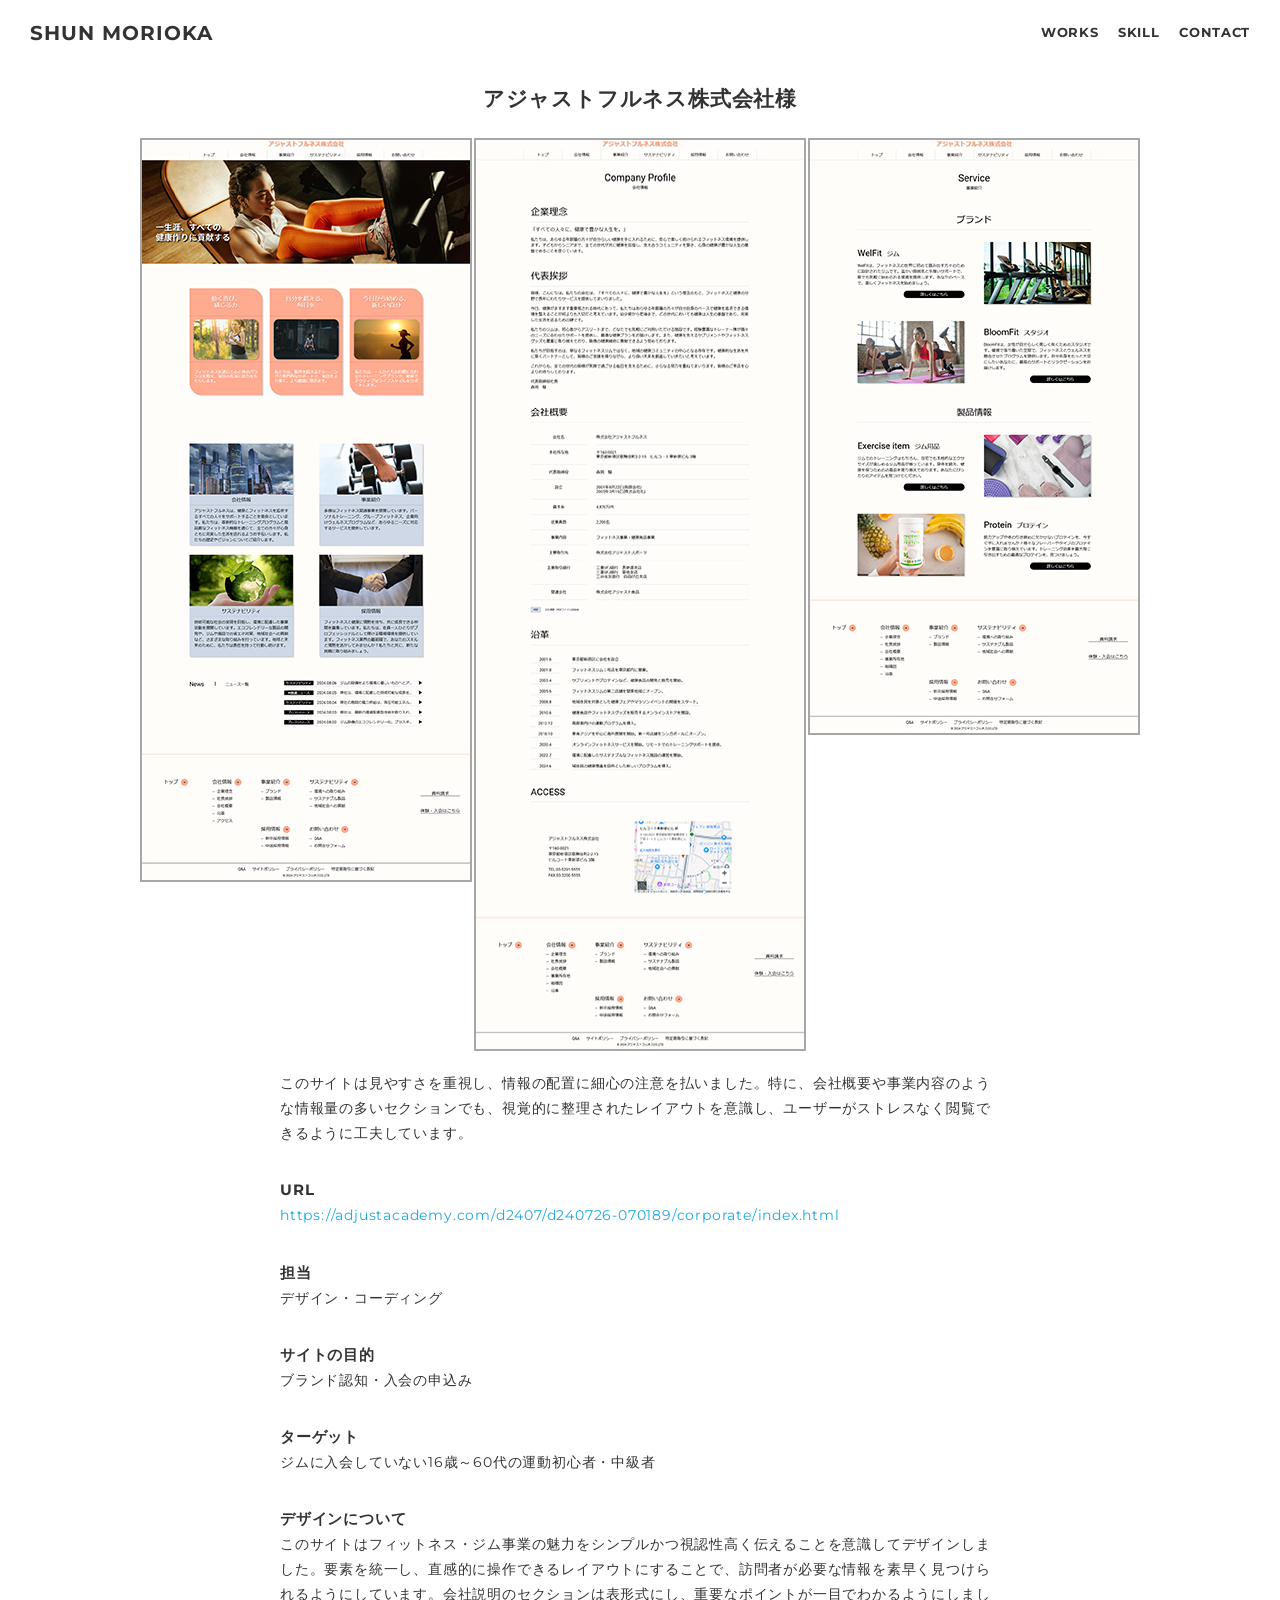
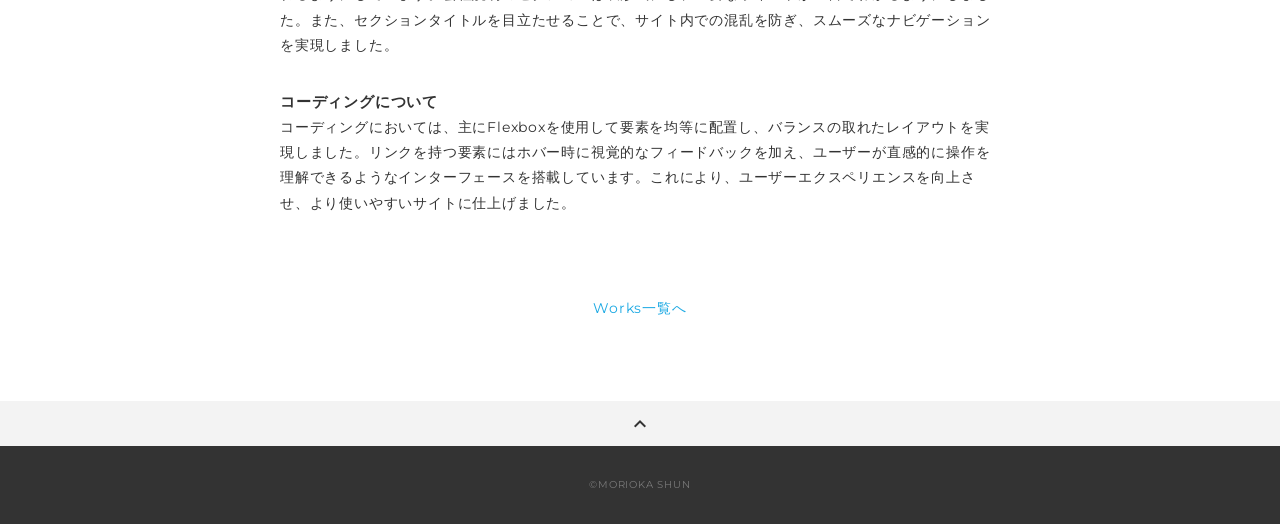
==== works_01.html @ 39e5ab75 "first commit" ====
<!DOCTYPE html>
<html>

<head>
  <meta charset="utf-8">
  <meta name="viewport" content="width=device-width,initial-scale=1.0,user-scalable=no">
  <meta property="og:type" content="website">
  <meta property="og:title" content="WebデザイナーMORIOKA SHUN ポートフォリオ">
  <meta property="og:url" content="URLが入る">
  <meta property="og:description" content="MORIOKA SHUNのポートフォリオサイトです。">
  <meta property="og:image" content="img/ogp.png">
  <meta name="description" content="MORIOKA SHUNのポートフォリオサイトです" />
  <title>MORIOKA SHUN ポートフォリオ</title>
  <link rel="preconnect" href="https://fonts.gstatic.com">
  <link rel="preconnect" href="https://fonts.gstatic.com">
  <link href="https://fonts.googleapis.com/css2?family=Montserrat:wght@400;700&display=swap" rel="stylesheet">
  <link href="https://fonts.googleapis.com/css?family=Material+Icons+Outlined" rel="stylesheet">
  <link href="css/ress.css" media="all" rel="stylesheet" type="text/css" />
  <link href="css/style.css" media="all" rel="stylesheet" type="text/css" />
  <link rel="icon" href="img/favicon.ico" />
  <link rel="canonical" href="URLが入る" />
</head>

<body>
  <div class="wrapper">

    <!-- header -->
    <header class="header ">
      <div class="header-inner">
        <h1 class="header-logo">
          <a href=".">SHUN MORIOKA</a>
        </h1>
        <nav class="header-nav">
          <ul class="header-nav-list">
            <li class="header-nav-item"><a href="./#works">WORKS</a></li>
            <li class="header-nav-item"><a href="./#skill">SKILL</a></li>
            <li class="header-nav-item"><a href="./#contact">CONTACT</a></li>
          </ul>
        </nav>
      </div>
    </header>
    <!-- /header -->

    <main class="content">

      <article class="article">
        <div class="article-inner">
          <h2 class="article-title">アジャストフルネス株式会社様</h2>
          <p class="article-img">
            <img src="./img/article-img_01.jpg" width="1000" height="913" alt="">
          </p>
          <div class="article-body">
            <p>
              このサイトは見やすさを重視し、情報の配置に細心の注意を払いました。特に、会社概要や事業内容のような情報量の多いセクションでも、視覚的に整理されたレイアウトを意識し、ユーザーがストレスなく閲覧できるように工夫しています。
            <h3 class="article-info-title">URL</h3>
            <p><a href="https://adjustacademy.com/d2407/d240726-070189/corporate/index.html" target="_blank"
                rel="noopener">https://adjustacademy.com/d2407/d240726-070189/corporate/index.html</a></p>
            <h3 class="article-info-title">担当</h3>
            <p>デザイン・コーディング</p>
            <h3 class="article-info-title">サイトの目的</h3>
            <p>ブランド認知・入会の申込み</p>
            <h3 class="article-info-title">ターゲット</h3>
            <p>ジムに入会していない16歳～60代の運動初心者・中級者</p>
            <h3 class="article-info-title">デザインについて</h3>
            <p>
              このサイトはフィットネス・ジム事業の魅力をシンプルかつ視認性高く伝えることを意識してデザインしました。要素を統一し、直感的に操作できるレイアウトにすることで、訪問者が必要な情報を素早く見つけられるようにしています。会社説明のセクションは表形式にし、重要なポイントが一目でわかるようにしました。また、セクションタイトルを目立たせることで、サイト内での混乱を防ぎ、スムーズなナビゲーションを実現しました。
            </p>
            <h3 class="article-info-title">コーディングについて</h3>
            <p>
              コーディングにおいては、主にFlexboxを使用して要素を均等に配置し、バランスの取れたレイアウトを実現しました。リンクを持つ要素にはホバー時に視覚的なフィードバックを加え、ユーザーが直感的に操作を理解できるようなインターフェースを搭載しています。これにより、ユーザーエクスペリエンスを向上させ、より使いやすいサイトに仕上げました。
            </p>
            </p>
          </div>
          <div class="home-link">
            <a href="./#works">Works一覧へ</a>
          </div>
        </div>
      </article>

      <div class="page-top" id="js-page-top">
        <span class="material-icons-outlined">expand_less</span>
      </div>
    </main>

    <!-- footer -->
    <footer class="footer">
      <div class="copyright">&copy;MORIOKA SHUN</div>
    </footer>
    <!-- /footer -->

  </div>
  <script src="https://ajax.googleapis.com/ajax/libs/jquery/3.5.1/jquery.min.js"></script>
  <script type="text/javascript" src="js/script.js"></script>
</body>

</html>
---- css/ress.css ----
/*!
 * ress.css • v3.0.1
 * MIT License
 * github.com/filipelinhares/ress
 */

/* # =================================================================
   # Global selectors
   # ================================================================= */

html {
  box-sizing: border-box;
  word-break: normal;
  -moz-tab-size: 4;
  tab-size: 4;

  -webkit-text-size-adjust: 100%; /* Prevent adjustments of font size after orientation changes in iOS */
}

*,
::before,
::after {
  box-sizing: inherit;
  background-repeat: no-repeat; /* Set `background-repeat: no-repeat` to all elements and pseudo elements */
}

::before,
::after {
  vertical-align: inherit;
  text-decoration: inherit; /* Inherit text-decoration and vertical align to ::before and ::after pseudo elements */
}

* {
  margin: 0;
  padding: 0; /* Reset `padding` and `margin` of all elements */
}

/* # =================================================================
   # General elements
   # ================================================================= */

hr {
  overflow: visible; /* Show the overflow in Edge and IE */
  height: 0; /* Add the correct box sizing in Firefox */
}

details,
main {
  display: block; /* Render the `main` element consistently in IE. */
}

summary {
  display: list-item; /* Add the correct display in all browsers */
}

small {
  font-size: 80%; /* Set font-size to 80% in `small` elements */
}

[hidden] {
  display: none; /* Add the correct display in IE */
}

abbr[title] {
  /* Add the correct text decoration in Chrome, Edge, IE, Opera, and Safari */
  text-decoration: underline;
  text-decoration: underline dotted;
  border-bottom: none; /* Remove the bottom border in Chrome 57 */
}

a {
  background-color: transparent; /* Remove the gray background on active links in IE 10 */
}

a:active,
a:hover {
  outline-width: 0; /* Remove the outline when hovering in all browsers */
}

code,
kbd,
pre,
samp {
  font-family: monospace, monospace; /* Specify the font family of code elements */
}

pre {
  font-size: 1em; /* Correct the odd `em` font sizing in all browsers */
}

b,
strong {
  font-weight: bolder; /* Add the correct font weight in Chrome, Edge, and Safari */
}

/* https://gist.github.com/unruthless/413930 */
sub,
sup {
  position: relative;
  font-size: 75%;
  line-height: 0;
  vertical-align: baseline;
}

sub {
  bottom: -.25em;
}

sup {
  top: -.5em;
}

/* # =================================================================
   # Forms
   # ================================================================= */

input {
  border-radius: 0;
}

/* Replace pointer cursor in disabled elements */
[disabled] {
  cursor: default;
}

[type="number"]::-webkit-inner-spin-button,
[type="number"]::-webkit-outer-spin-button {
  height: auto; /* Correct the cursor style of increment and decrement buttons in Chrome */
}

[type="search"] {
  outline-offset: -2px; /* Correct the outline style in Safari */

  -webkit-appearance: textfield; /* Correct the odd appearance in Chrome and Safari */
}

[type="search"]::-webkit-search-decoration {
  -webkit-appearance: none; /* Remove the inner padding in Chrome and Safari on macOS */
}

textarea {
  overflow: auto; /* Internet Explorer 11+ */
  resize: vertical; /* Specify textarea resizability */
}

button,
input,
optgroup,
select,
textarea {
  font: inherit; /* Specify font inheritance of form elements */
}

optgroup {
  font-weight: bold; /* Restore the font weight unset by the previous rule */
}

button {
  overflow: visible; /* Address `overflow` set to `hidden` in IE 8/9/10/11 */
}

button,
select {
  text-transform: none; /* Firefox 40+, Internet Explorer 11- */
}

/* Apply cursor pointer to button elements */
button,
[type="button"],
[type="reset"],
[type="submit"],
[role="button"] {
  cursor: pointer;
  color: inherit;
}

/* Remove inner padding and border in Firefox 4+ */
button::-moz-focus-inner,
[type="button"]::-moz-focus-inner,
[type="reset"]::-moz-focus-inner,
[type="submit"]::-moz-focus-inner {
  padding: 0;
  border-style: none;
}

/* Replace focus style removed in the border reset above */
button:-moz-focusring,
[type="button"]::-moz-focus-inner,
[type="reset"]::-moz-focus-inner,
[type="submit"]::-moz-focus-inner {
  outline: 1px dotted ButtonText;
}

button,
html [type="button"],
/* Prevent a WebKit bug where (2) destroys native `audio` and `video`controls in Android 4 */
[type="reset"],
[type="submit"] {
  -webkit-appearance: button; /* Correct the inability to style clickable types in iOS */
}

/* Remove the default button styling in all browsers */
button,
input,
select,
textarea {
  border-style: none;
  background-color: transparent;
}

/* Style select like a standard input */
select {
  -webkit-appearance: none; /* Chrome 41+ */
  -moz-appearance: none; /* Firefox 36+ */
}

select::-ms-expand {
  display: none; /* Internet Explorer 11+ */
}

select::-ms-value {
  color: currentColor; /* Internet Explorer 11+ */
}

legend {
  display: table; /* Correct the text wrapping in Edge and IE */
  max-width: 100%; /* Correct the text wrapping in Edge and IE */
  max-width: 100%; /* Correct the text wrapping in Edge 18- and IE */
  white-space: normal; /* Correct the text wrapping in Edge and IE */
  color: inherit; /* Correct the color inheritance from `fieldset` elements in IE */
  border: 0; /* Correct `color` not being inherited in IE 8/9/10/11 */
}

::-webkit-file-upload-button {
  font: inherit; /* Change font properties to `inherit` in Chrome and Safari */
  color: inherit;
  /* Correct the inability to style clickable types in iOS and Safari */

  -webkit-appearance: button;
}

/* # =================================================================
   # Specify media element style
   # ================================================================= */

img {
  border-style: none; /* Remove border when inside `a` element in IE 8/9/10 */
}

/* Add the correct vertical alignment in Chrome, Firefox, and Opera */
progress {
  vertical-align: baseline;
}

/* # =================================================================
   # Accessibility
   # ================================================================= */

/* Hide content from screens but not screenreaders */
@media screen {
  [hidden~="screen"] {
    display: inherit;
  }
  [hidden~="screen"]:not(:active):not(:focus):not(:target) {
    position: absolute !important;
    clip: rect(0 0 0 0) !important;
  }
}

/* Specify the progress cursor of updating elements */
[aria-busy="true"] {
  cursor: progress;
}

/* Specify the pointer cursor of trigger elements */
[aria-controls] {
  cursor: pointer;
}

/* Specify the unstyled cursor of disabled, not-editable, or otherwise inoperable elements */
[aria-disabled] {
  cursor: default;
}
---- css/style.css ----
body {
  font-family: "Montserrat","Helvetica Neue",Arial,"Hiragino Kaku Gothic ProN","Hiragino Sans",Meiryo,sans-serif;
  font-size: 14px;
  line-height: 1.8;
  letter-spacing: .8px;
  color: #333;
}

a {
  transition: opacity .3s;
  text-decoration: none;
  color: #1ca9e3;
}

img {
  max-width: 100%;
  height: auto;
  vertical-align: bottom;
  border-style: none;
}

ul,
li {
  list-style: none;
}

.pc-only {
  display: block;
}

.sp-only {
  display: none;
}

/*--------------------------------
 レイアウト
---------------------------------*/
.section {
  padding: 80px 0;
}

.inner {
  max-width: 1340px;
  margin: 0 auto;
  padding: 0 40px;
}

/*--------------------------------
 見出し
---------------------------------*/
.title {
  font-size: 34px;
  font-weight: normal;
  font-weight: bold;
  line-height: 1;
  margin-bottom: 40px;
  letter-spacing: .05em;
  color: #333;
}

.lead {
  margin-bottom: 30px;
}

/*--------------------------------
ヘッダー
---------------------------------*/
.header {
  position: fixed;
  top: 0;
  z-index: 1;
  width: 100%;
}

.header-inner {
  display: flex;
  align-items: center;
  justify-content: space-between;
  padding: 20px 30px;
}

.header-logo {
  font-size: 20px;
  font-weight: bold;
  line-height: 1.2;
  margin-right: 20px;
  letter-spacing: .05em;
}

.header-logo a {
  color: #333;
}

.header-nav-list {
  display: flex;
  justify-content: space-between;
}

.header-nav-item:not(:last-child) {
  margin-right: 20px;
}

.header-nav-item a {
  font-size: 13px;
  font-weight: bold;
  padding: 5px 0;
  letter-spacing: .05em;
  color: #333;
}

.header-nav-item a:hover {
  opacity: .8;
}

/*--------------------------------
 スプリットスクリーン
---------------------------------*/
.split {
  display: flex;
  align-items: center;
  flex-wrap: wrap;
  justify-content: space-between;
}

.split-body {
  width: 50%;
  padding-right: 3%;
  padding-left: 10%;
}

.split-img {
  width: 50%;
  height: 95vh;
  background-image: url(../img/mv.jpg);
  background-repeat: no-repeat;
  background-position: center center;
  background-size: cover;
}

.split-title {
  font-size: 42px;
  font-weight: bold;
  line-height: 1.2;
  margin-bottom: 20px;
  letter-spacing: .05em;
}

/*--------------------------------
 Works
---------------------------------*/
.works-list {
  display: flex;
  flex-wrap: wrap;
  margin-bottom: -40px;
}

.works-item {
  width: 31.74603%;
  margin-right: 1.58730%;
  margin-bottom: 40px;
  color: #333;
}

.works-item:hover {
  opacity: .9;
}

.works-item:nth-of-type(3n) {
  margin-right: 0;
}

.works-img img {
  border: 1px solid #e6e6e6;
}

.works-name {
  font-size: 12px;
  font-weight: bold;
  margin-top: 8px;
}

.works-info {
  font-size: 10px;
}

/*--------------------------------
 Skill
---------------------------------*/
.skill-list {
  display: flex;
  flex-wrap: wrap;
  justify-content: space-between;
  margin-bottom: -50px;
}

.skill-item {
  display: flex;
  align-items: flex-start;
  justify-content: space-between;
  width: 48%;
  margin-bottom: 50px;
}

.skill-img {
  width: 60px;
  height: auto;
  margin-right: 20px;
}

.skill-body {
  flex: 1;
}

.skill-name {
  margin-bottom: 3px;
}

/*--------------------------------
 Contact
---------------------------------*/
.contact-item:not(:last-child) {
  margin-right: 10px;
}

.contact-text {
  margin-top: 10px;
}
/*--------------------------------
 ページトップ
---------------------------------*/
.page-top {
  font-weight: bold;
  padding: 10px;
  cursor: pointer;
  text-align: center;
  background-color: #f3f3f3;
}

.page-top .material-icons-outlined {
  vertical-align: bottom;
}

/*--------------------------------
 フッター
---------------------------------*/
.footer {
  padding: 30px;
  background-color: #333;
}

.copyright {
  font-size: 10px;
  text-align: center;
  color: #797979;
}
/*--------------------------------
 下層：Worksページ
---------------------------------*/
.article {
  padding: 80px 0;
}

.article-inner {
  max-width: 1040px;
  margin: 0 auto;
  padding: 0 20px;
}

.article-title {
  margin-bottom: 20px;
  text-align: center;
}

.article-img {
  margin-bottom: 20px;
}

.article-body {
  max-width: 720px;
  margin: 0 auto;
  margin-bottom: 80px;
}

.article-info-title {
  font-size: 15px;
}

.article-body img {
  margin-bottom: 30px;
}

.article-body p {
  margin-bottom: 30px;
}

.home-link {
  text-align: center;
}

/*media Queries 767
----------------------------------------------------*/
@media screen and (max-width: 767px) {
  body {
    font-size: 13px;
    line-height: 1.7;
  }

  .pc-only {
    display: none;
  }

  .sp-only {
    display: block;
  }

  /* 見出し */
  .title {
    font-size: 26px;
    margin-bottom: 20px;
  }

  /* レイアウト */
  .section {
    padding: 60px 0;
  }

  .inner {
    padding: 0 20px;
  }

  /* ヘッダー */
  .header-inner {
    padding: 20px;
  }

  .header-logo {
    font-size: 16px;
  }

  .header-nav-item:not(:last-child) {
    margin-right: 10px;
  }

  .header-nav-item a {
    font-size: 11px;
  }

  /* スプリットスクリーン */
  .split {
    flex-direction: column-reverse;
  }

  .split-body {
    width: 100%;
    padding-right: 3%;
    padding-left: 8%;
  }

  .split-img {
    width: 100%;
    height: 67vh;
    margin-bottom: 20px;
    background-image: url(../img/sp_mv.jpg);
  }

  .split-title {
    font-size: 32px;
  }

  /* Works */
  .works-name {
    font-size: 10px;
  }

  .works-list {
    justify-content: space-between;
  }

  .works-item {
    flex: 0 0 48%;
    margin-right: 0;
    margin-bottom: 30px;
  }

  /* Skill */
  .skill-list {
    display: block;
    margin-bottom: 0;
  }

  .skill-item {
    width: 100%;
    margin-bottom: 35px;
  }

  .skill-item:last-child {
    margin-bottom: 0;
  }

  /* フッター */
  .footer {
    padding: 20px;
  }
}
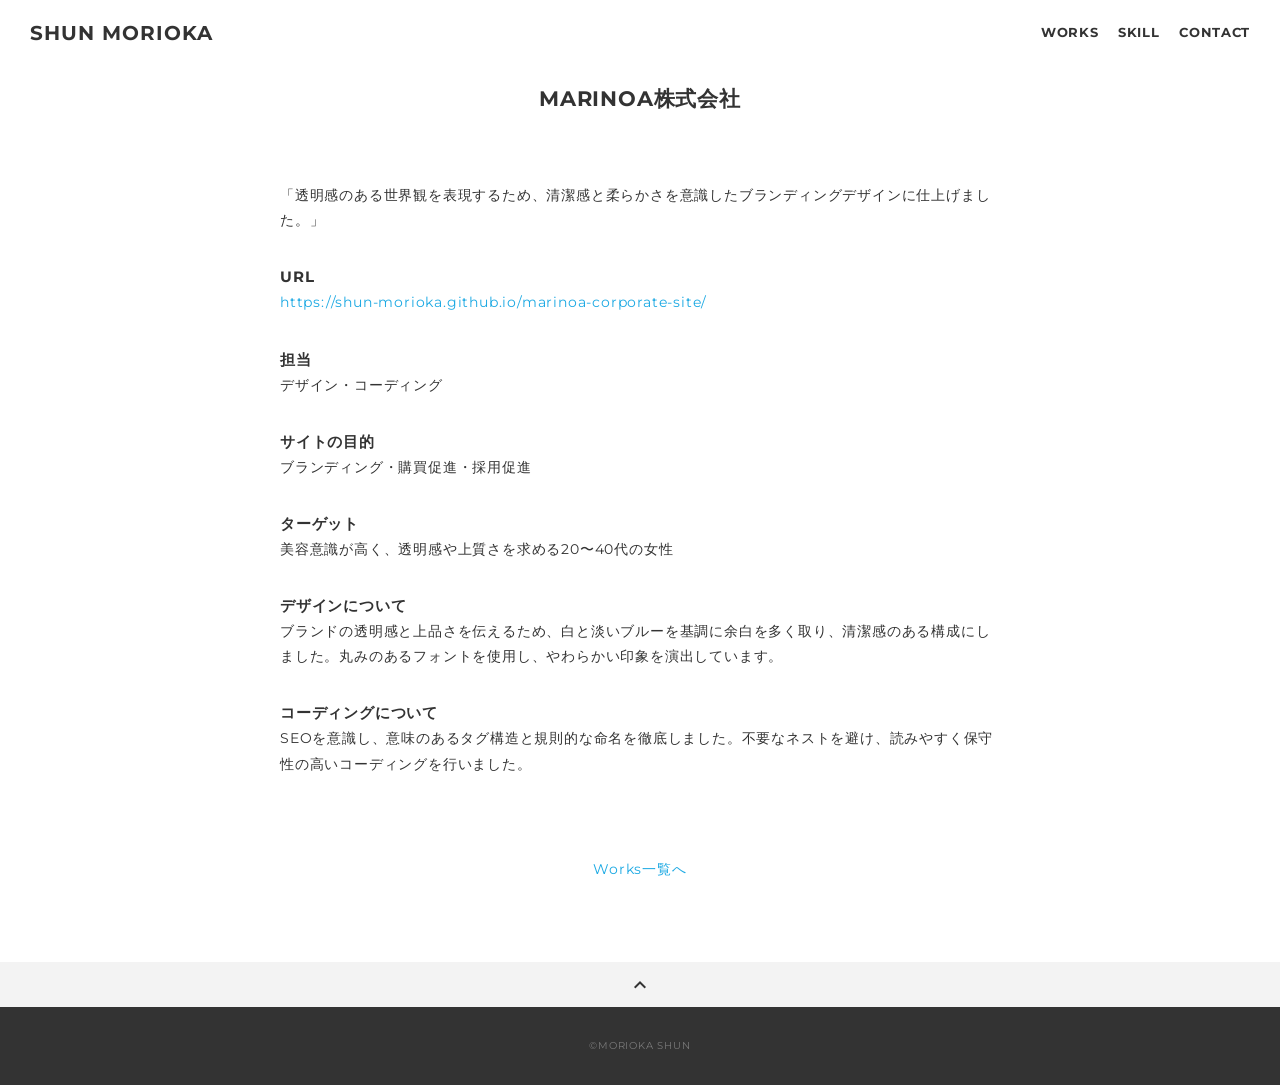
==== commit cbc146d9: "サイト内微修正" ====
--- a/works_01.html
+++ b/works_01.html
@@ -45,30 +45,29 @@
 
       <article class="article">
         <div class="article-inner">
-          <h2 class="article-title">アジャストフルネス株式会社様</h2>
+          <h2 class="article-title">MARINOA株式会社</h2>
           <p class="article-img">
-            <img src="./img/article-img_01.jpg" width="1000" height="913" alt="">
+            <img src="./img/Frame 1.png" alt="">
           </p>
           <div class="article-body">
             <p>
-              このサイトは見やすさを重視し、情報の配置に細心の注意を払いました。特に、会社概要や事業内容のような情報量の多いセクションでも、視覚的に整理されたレイアウトを意識し、ユーザーがストレスなく閲覧できるように工夫しています。
+              「透明感のある世界観を表現するため、清潔感と柔らかさを意識したブランディングデザインに仕上げました。」
+            </p>
             <h3 class="article-info-title">URL</h3>
-            <p><a href="https://adjustacademy.com/d2407/d240726-070189/corporate/index.html" target="_blank"
-                rel="noopener">https://adjustacademy.com/d2407/d240726-070189/corporate/index.html</a></p>
+            <p><a href="https://shun-morioka.github.io/marinoa-corporate-site/" target="_blank" rel="noopener">https://shun-morioka.github.io/marinoa-corporate-site/</a></p>
             <h3 class="article-info-title">担当</h3>
             <p>デザイン・コーディング</p>
             <h3 class="article-info-title">サイトの目的</h3>
-            <p>ブランド認知・入会の申込み</p>
+            <p>ブランディング・購買促進・採用促進</p>
             <h3 class="article-info-title">ターゲット</h3>
-            <p>ジムに入会していない16歳～60代の運動初心者・中級者</p>
+            <p>美容意識が高く、透明感や上質さを求める20〜40代の女性</p>
             <h3 class="article-info-title">デザインについて</h3>
             <p>
-              このサイトはフィットネス・ジム事業の魅力をシンプルかつ視認性高く伝えることを意識してデザインしました。要素を統一し、直感的に操作できるレイアウトにすることで、訪問者が必要な情報を素早く見つけられるようにしています。会社説明のセクションは表形式にし、重要なポイントが一目でわかるようにしました。また、セクションタイトルを目立たせることで、サイト内での混乱を防ぎ、スムーズなナビゲーションを実現しました。
+              ブランドの透明感と上品さを伝えるため、白と淡いブルーを基調に余白を多く取り、清潔感のある構成にしました。丸みのあるフォントを使用し、やわらかい印象を演出しています。
             </p>
             <h3 class="article-info-title">コーディングについて</h3>
             <p>
-              コーディングにおいては、主にFlexboxを使用して要素を均等に配置し、バランスの取れたレイアウトを実現しました。リンクを持つ要素にはホバー時に視覚的なフィードバックを加え、ユーザーが直感的に操作を理解できるようなインターフェースを搭載しています。これにより、ユーザーエクスペリエンスを向上させ、より使いやすいサイトに仕上げました。
-            </p>
+              SEOを意識し、意味のあるタグ構造と規則的な命名を徹底しました。不要なネストを避け、読みやすく保守性の高いコーディングを行いました。
             </p>
           </div>
           <div class="home-link">
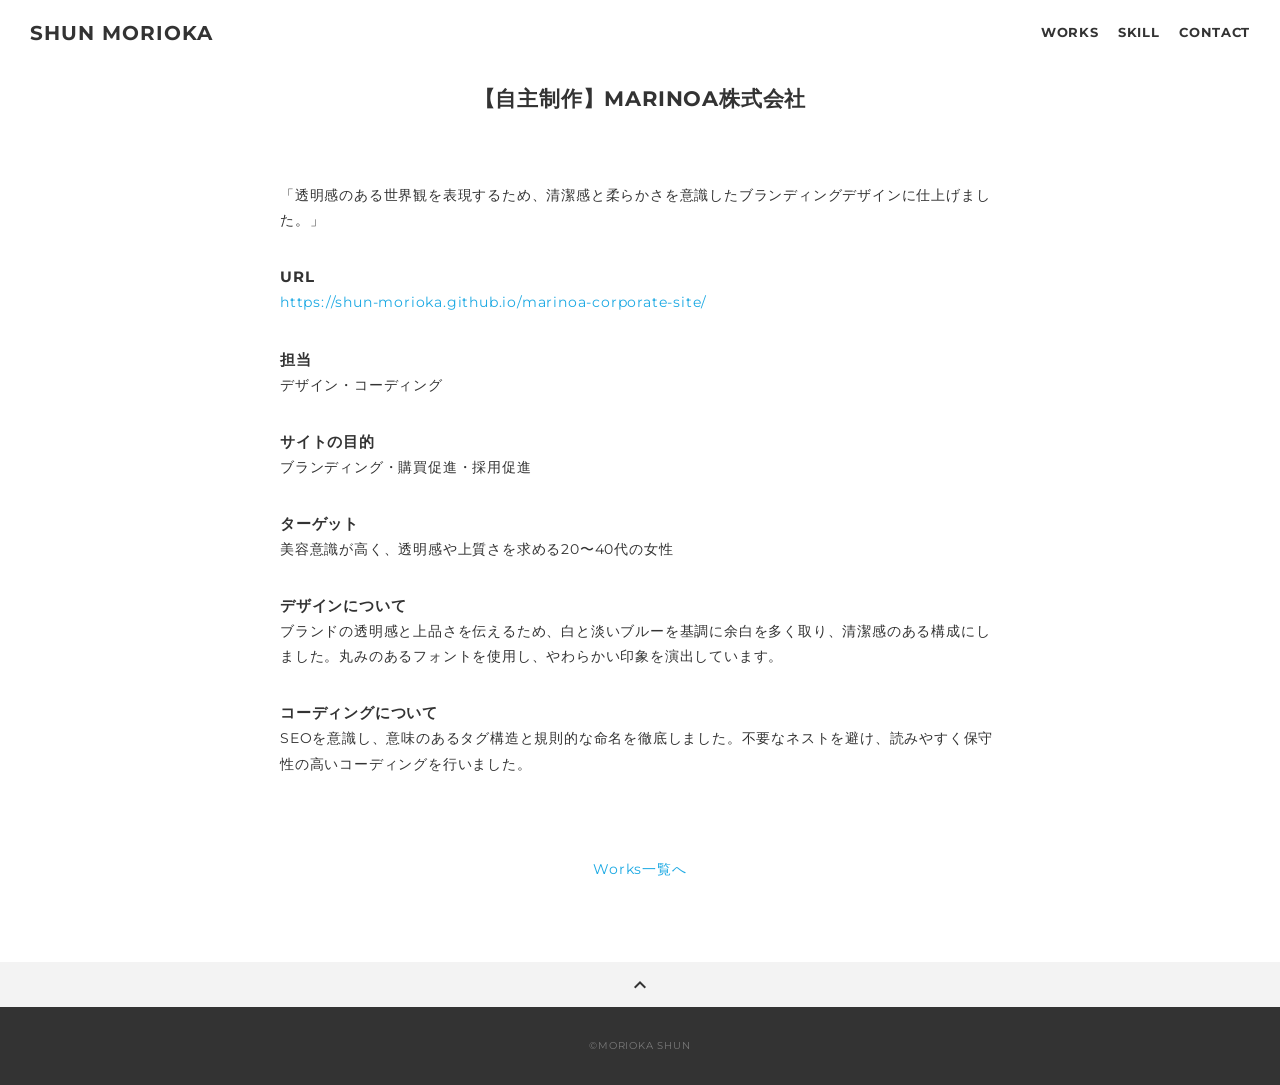
==== commit ac9023c2: "トレイダーズ証券_バナーページ" ====
--- a/works_01.html
+++ b/works_01.html
@@ -45,7 +45,7 @@
 
       <article class="article">
         <div class="article-inner">
-          <h2 class="article-title">MARINOA株式会社</h2>
+          <h2 class="article-title">【自主制作】MARINOA株式会社</h2>
           <p class="article-img">
             <img src="./img/Frame 1.png" alt="">
           </p>
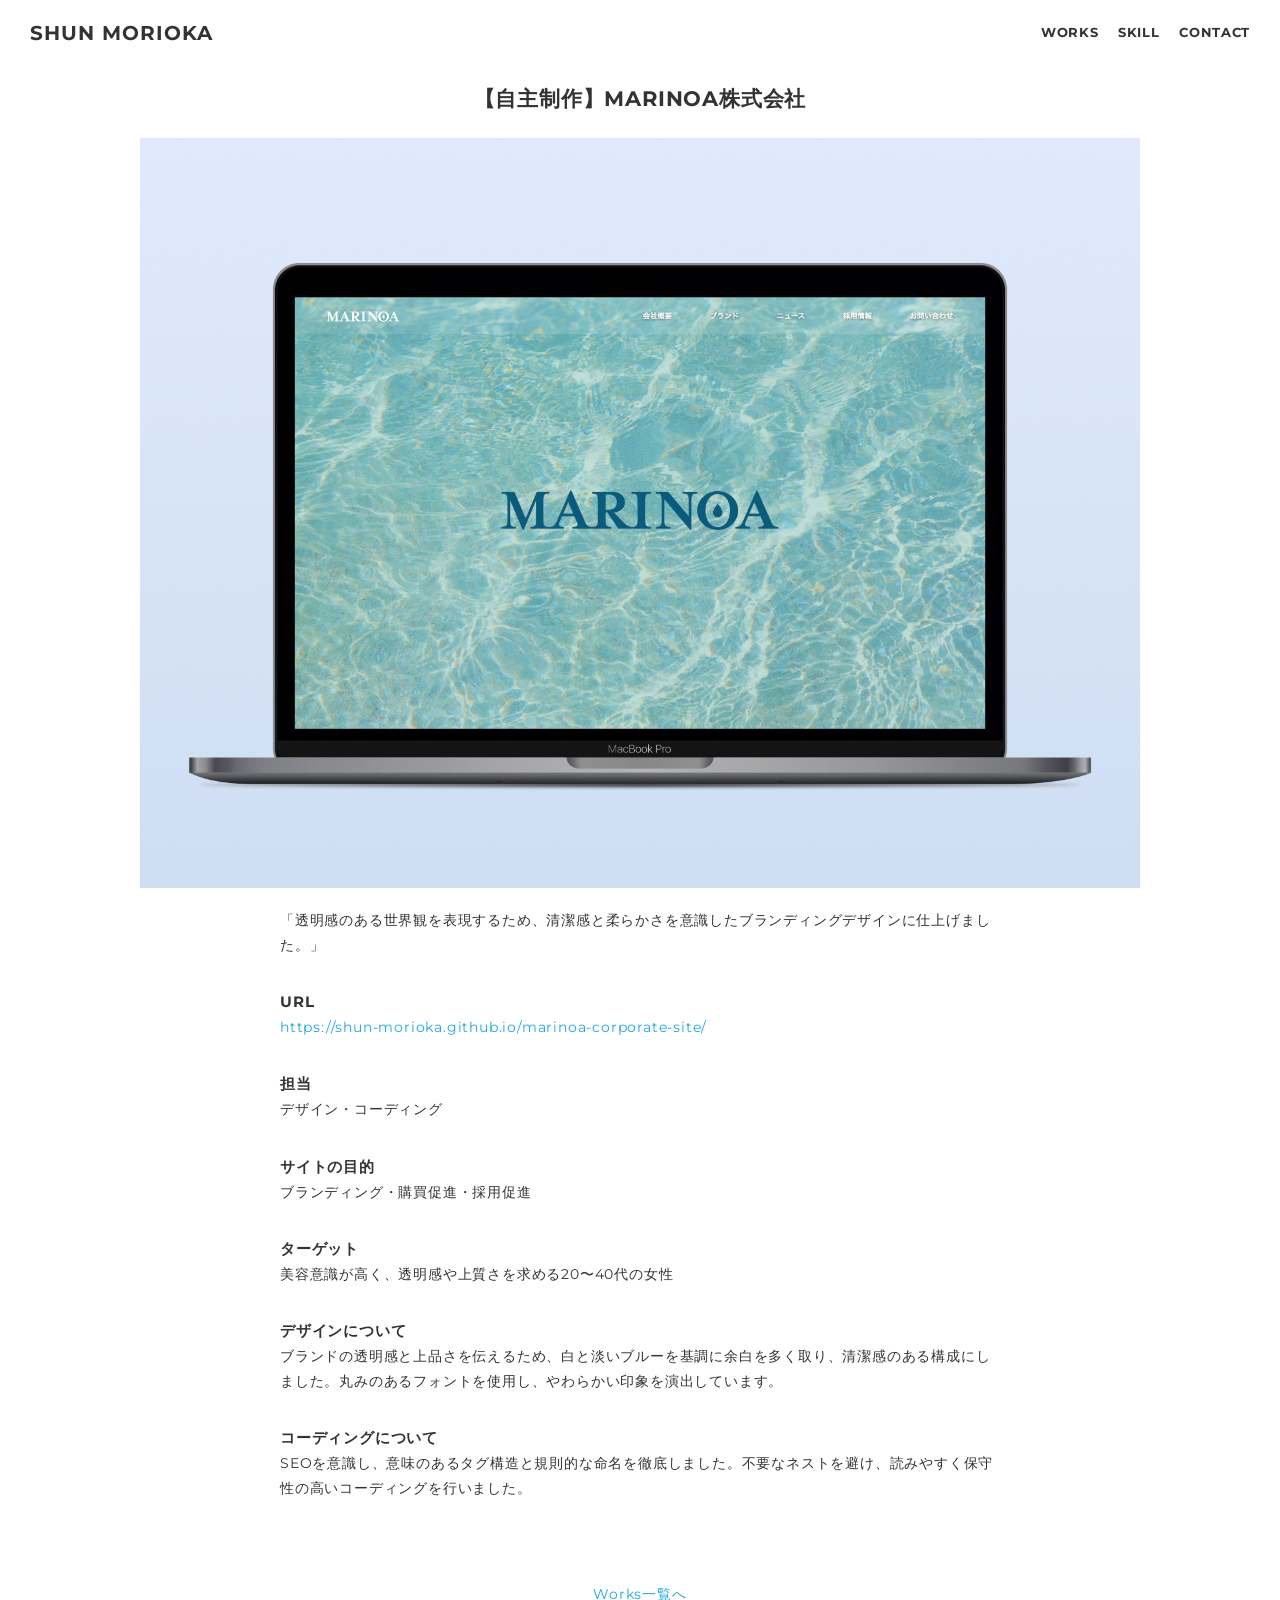
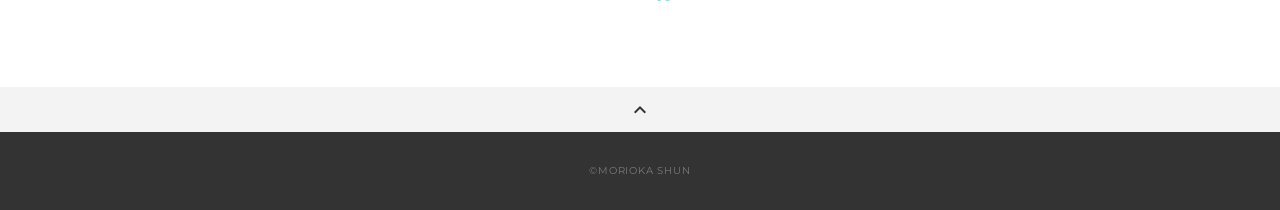
==== commit 7e238857: "サムネイル画像の修正" ====
--- a/works_01.html
+++ b/works_01.html
@@ -47,7 +47,7 @@
         <div class="article-inner">
           <h2 class="article-title">【自主制作】MARINOA株式会社</h2>
           <p class="article-img">
-            <img src="./img/Frame 1.png" alt="">
+            <img src="./img/works_01.jpg" alt="">
           </p>
           <div class="article-body">
             <p>
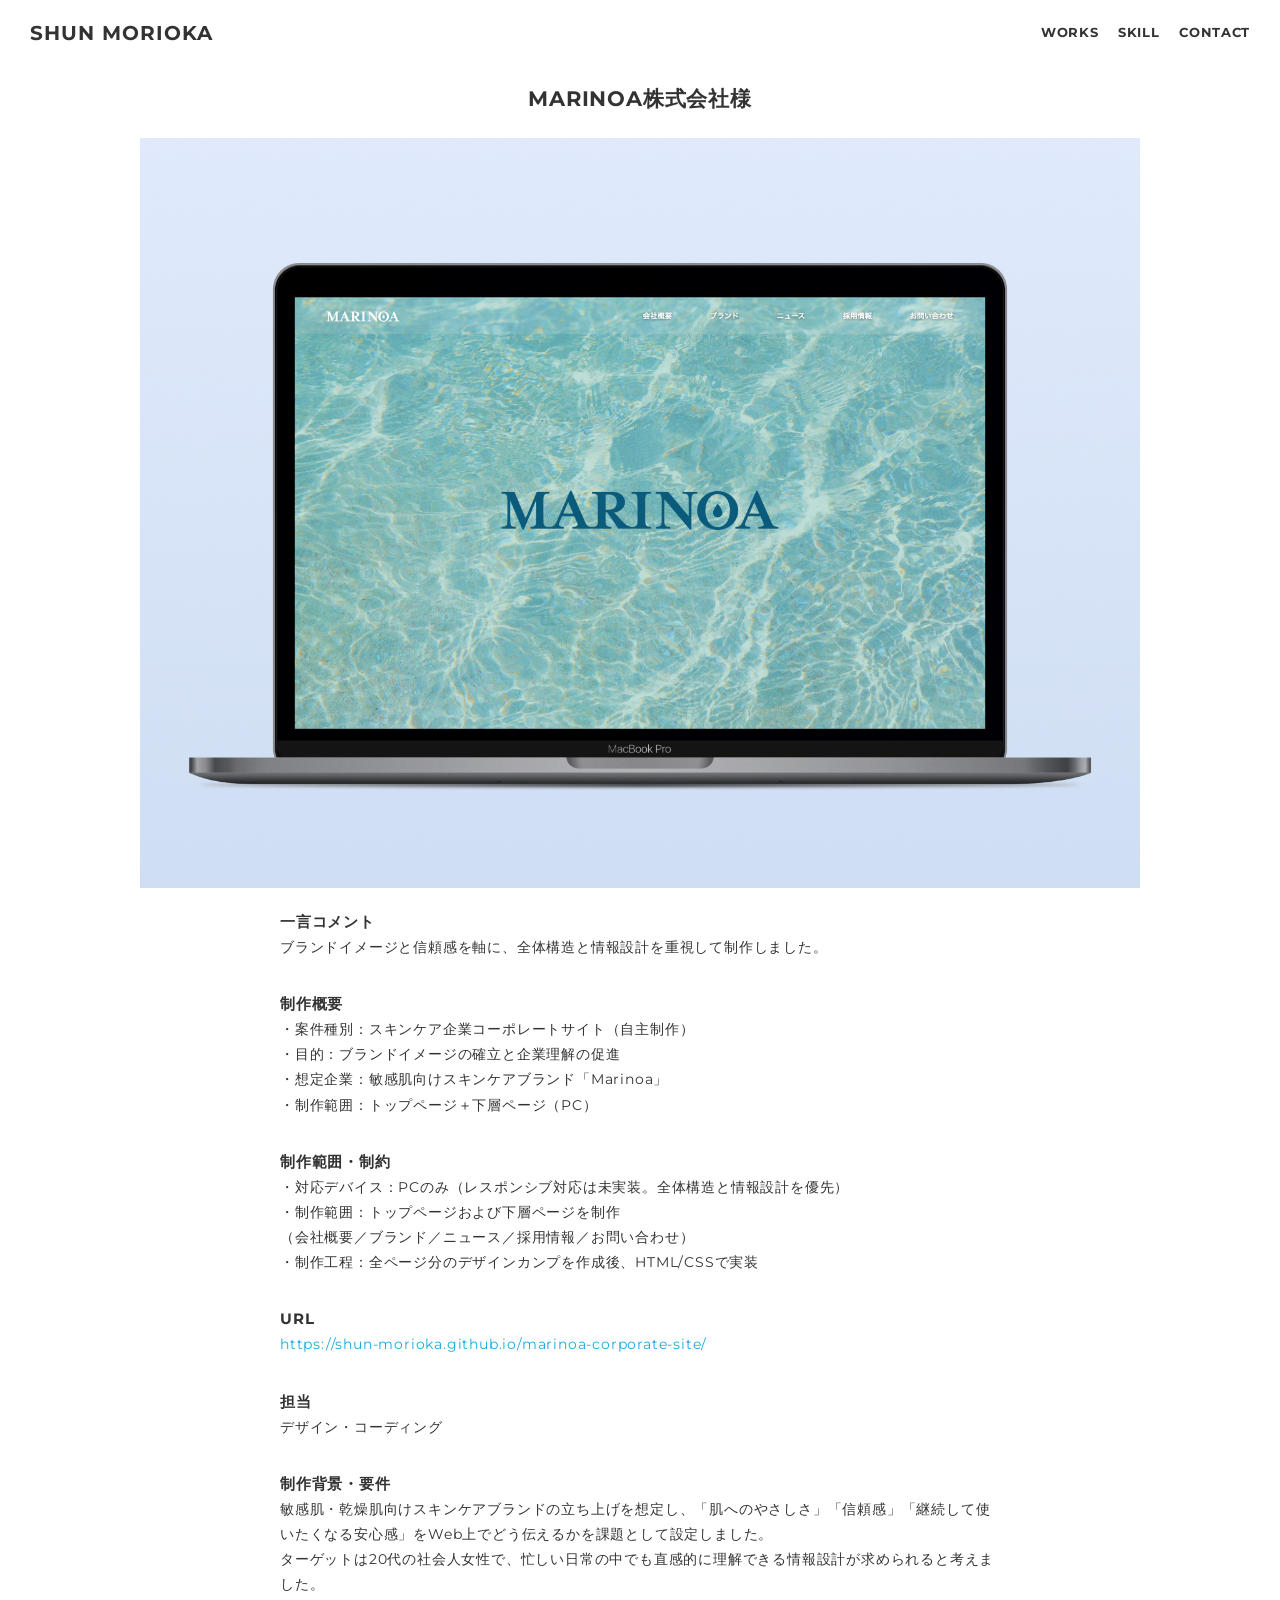
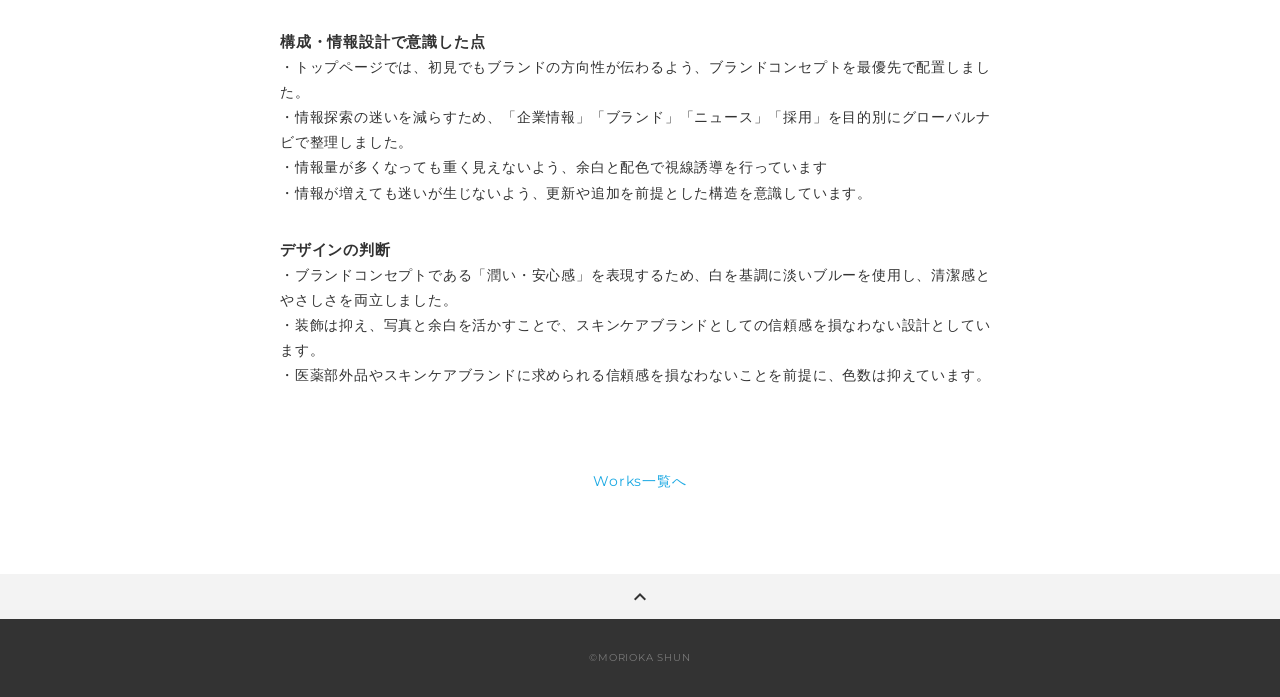
==== commit ffb642e8: "マリノア詳細ページ|内容の修正" ====
--- a/works_01.html
+++ b/works_01.html
@@ -45,29 +45,52 @@
 
       <article class="article">
         <div class="article-inner">
-          <h2 class="article-title">【自主制作】MARINOA株式会社</h2>
+          <h2 class="article-title">MARINOA株式会社様</h2>
           <p class="article-img">
             <img src="./img/works_01.jpg" alt="">
           </p>
           <div class="article-body">
+            <h3 class="article-info-title">一言コメント</h3>
             <p>
-              「透明感のある世界観を表現するため、清潔感と柔らかさを意識したブランディングデザインに仕上げました。」
+              ブランドイメージと信頼感を軸に、全体構造と情報設計を重視して制作しました。
+            </p>
+            <h3 class="article-info-title">制作概要</h3>
+            <p>
+              ・案件種別：スキンケア企業コーポレートサイト（自主制作）<br>
+              ・目的：ブランドイメージの確立と企業理解の促進<br>
+              ・想定企業：敏感肌向けスキンケアブランド「Marinoa」<br>
+              ・制作範囲：トップページ＋下層ページ（PC）
+            </p>
+             <h3 class="article-info-title">制作範囲・制約</h3>
+            <p>
+              ・対応デバイス：PCのみ（レスポンシブ対応は未実装。全体構造と情報設計を優先）<br>
+              ・制作範囲：トップページおよび下層ページを制作<br>
+              （会社概要／ブランド／ニュース／採用情報／お問い合わせ）<br>
+              ・制作工程：全ページ分のデザインカンプを作成後、HTML/CSSで実装<br>
             </p>
             <h3 class="article-info-title">URL</h3>
-            <p><a href="https://shun-morioka.github.io/marinoa-corporate-site/" target="_blank" rel="noopener">https://shun-morioka.github.io/marinoa-corporate-site/</a></p>
+            <p><a href="https://shun-morioka.github.io/marinoa-corporate-site/" target="_blank"
+                rel="noopener">https://shun-morioka.github.io/marinoa-corporate-site/</a></p>
             <h3 class="article-info-title">担当</h3>
             <p>デザイン・コーディング</p>
-            <h3 class="article-info-title">サイトの目的</h3>
-            <p>ブランディング・購買促進・採用促進</p>
-            <h3 class="article-info-title">ターゲット</h3>
-            <p>美容意識が高く、透明感や上質さを求める20〜40代の女性</p>
-            <h3 class="article-info-title">デザインについて</h3>
+            <h3 class="article-info-title">制作背景・要件</h3>
             <p>
-              ブランドの透明感と上品さを伝えるため、白と淡いブルーを基調に余白を多く取り、清潔感のある構成にしました。丸みのあるフォントを使用し、やわらかい印象を演出しています。
+              敏感肌・乾燥肌向けスキンケアブランドの立ち上げを想定し、「肌へのやさしさ」「信頼感」「継続して使いたくなる安心感」をWeb上でどう伝えるかを課題として設定しました。<br>
+              ターゲットは20代の社会人女性で、忙しい日常の中でも直感的に理解できる情報設計が求められると考えました。
             </p>
-            <h3 class="article-info-title">コーディングについて</h3>
+            <h3 class="article-info-title">構成・情報設計で意識した点</h3>
             <p>
-              SEOを意識し、意味のあるタグ構造と規則的な命名を徹底しました。不要なネストを避け、読みやすく保守性の高いコーディングを行いました。
+              ・トップページでは、初見でもブランドの方向性が伝わるよう、ブランドコンセプトを最優先で配置しました。<br>
+              ・情報探索の迷いを減らすため、「企業情報」「ブランド」「ニュース」「採用」を目的別にグローバルナビで整理しました。<br>
+              ・情報量が多くなっても重く見えないよう、余白と配色で視線誘導を行っています<br>
+              ・情報が増えても迷いが生じないよう、更新や追加を前提とした構造を意識しています。
+
+            </p>
+            <h3 class="article-info-title">デザインの判断</h3>
+            <p>
+              ・ブランドコンセプトである「潤い・安心感」を表現するため、白を基調に淡いブルーを使用し、清潔感とやさしさを両立しました。<br>
+              ・装飾は抑え、写真と余白を活かすことで、スキンケアブランドとしての信頼感を損なわない設計としています。<br>
+              ・医薬部外品やスキンケアブランドに求められる信頼感を損なわないことを前提に、色数は抑えています。
             </p>
           </div>
           <div class="home-link">
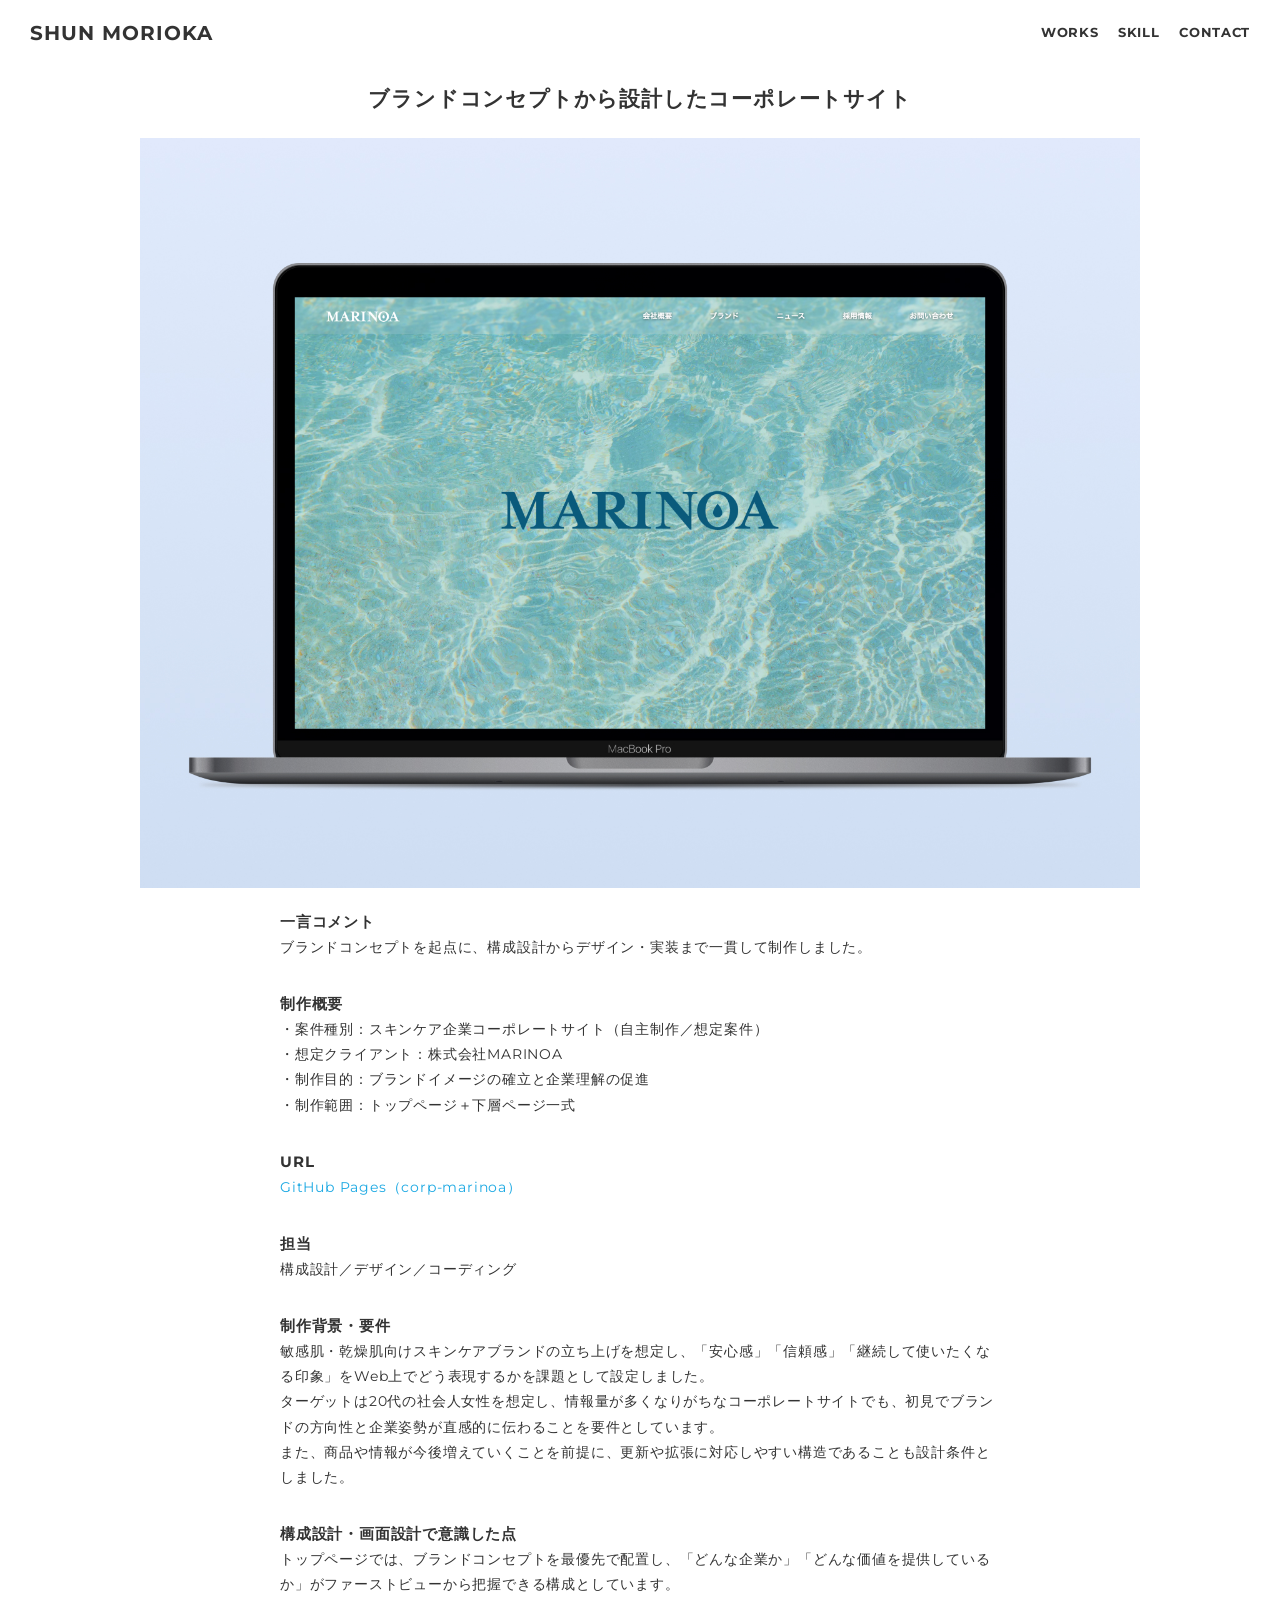
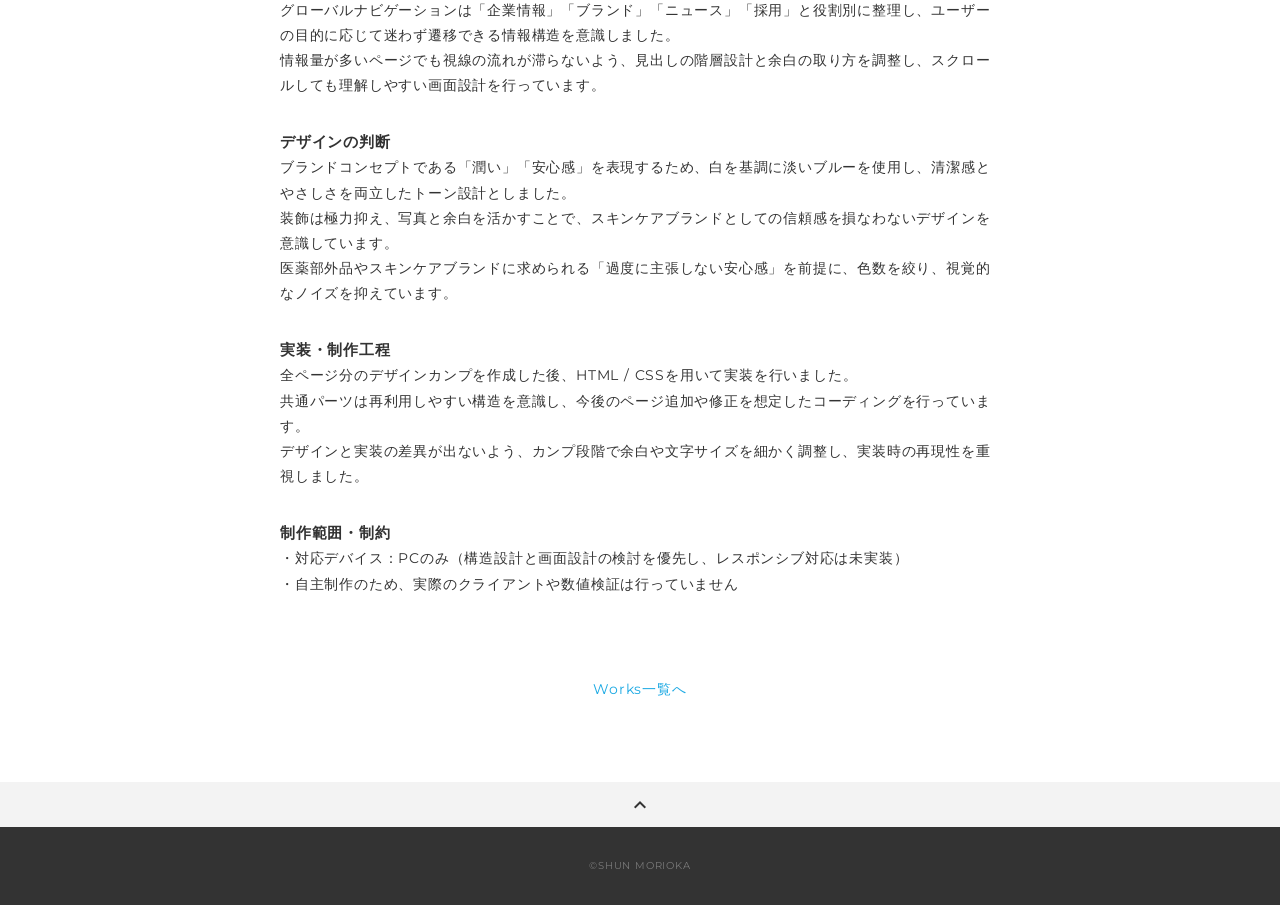
==== commit 8f0baf61: "ポートフォリオ大幅修正" ====
--- a/works_01.html
+++ b/works_01.html
@@ -45,52 +45,56 @@
 
       <article class="article">
         <div class="article-inner">
-          <h2 class="article-title">MARINOA株式会社様</h2>
+          <h2 class="article-title">ブランドコンセプトから設計したコーポレートサイト</h2>
           <p class="article-img">
             <img src="./img/works_01.jpg" alt="">
           </p>
           <div class="article-body">
             <h3 class="article-info-title">一言コメント</h3>
             <p>
-              ブランドイメージと信頼感を軸に、全体構造と情報設計を重視して制作しました。
+              ブランドコンセプトを起点に、構成設計からデザイン・実装まで一貫して制作しました。
             </p>
             <h3 class="article-info-title">制作概要</h3>
             <p>
-              ・案件種別：スキンケア企業コーポレートサイト（自主制作）<br>
-              ・目的：ブランドイメージの確立と企業理解の促進<br>
-              ・想定企業：敏感肌向けスキンケアブランド「Marinoa」<br>
-              ・制作範囲：トップページ＋下層ページ（PC）
-            </p>
-             <h3 class="article-info-title">制作範囲・制約</h3>
-            <p>
-              ・対応デバイス：PCのみ（レスポンシブ対応は未実装。全体構造と情報設計を優先）<br>
-              ・制作範囲：トップページおよび下層ページを制作<br>
-              （会社概要／ブランド／ニュース／採用情報／お問い合わせ）<br>
-              ・制作工程：全ページ分のデザインカンプを作成後、HTML/CSSで実装<br>
+              ・案件種別：スキンケア企業コーポレートサイト（自主制作／想定案件）<br>
+              ・想定クライアント：株式会社MARINOA<br>
+              ・制作目的：ブランドイメージの確立と企業理解の促進<br>
+              ・制作範囲：トップページ＋下層ページ一式<br>
             </p>
             <h3 class="article-info-title">URL</h3>
-            <p><a href="https://shun-morioka.github.io/marinoa-corporate-site/" target="_blank"
-                rel="noopener">https://shun-morioka.github.io/marinoa-corporate-site/</a></p>
+            <p><a href="https://shun-morioka.github.io/corp-marinoa/" target="_blank"
+                rel="noopener">GitHub Pages（corp-marinoa）</a></p>
             <h3 class="article-info-title">担当</h3>
-            <p>デザイン・コーディング</p>
+            <p>構成設計／デザイン／コーディング</p>
             <h3 class="article-info-title">制作背景・要件</h3>
             <p>
-              敏感肌・乾燥肌向けスキンケアブランドの立ち上げを想定し、「肌へのやさしさ」「信頼感」「継続して使いたくなる安心感」をWeb上でどう伝えるかを課題として設定しました。<br>
-              ターゲットは20代の社会人女性で、忙しい日常の中でも直感的に理解できる情報設計が求められると考えました。
+              敏感肌・乾燥肌向けスキンケアブランドの立ち上げを想定し、「安心感」「信頼感」「継続して使いたくなる印象」をWeb上でどう表現するかを課題として設定しました。<br>
+              ターゲットは20代の社会人女性を想定し、情報量が多くなりがちなコーポレートサイトでも、初見でブランドの方向性と企業姿勢が直感的に伝わることを要件としています。<br>
+              また、商品や情報が今後増えていくことを前提に、更新や拡張に対応しやすい構造であることも設計条件としました。<br>
+
             </p>
-            <h3 class="article-info-title">構成・情報設計で意識した点</h3>
+            <h3 class="article-info-title">構成設計・画面設計で意識した点</h3>
             <p>
-              ・トップページでは、初見でもブランドの方向性が伝わるよう、ブランドコンセプトを最優先で配置しました。<br>
-              ・情報探索の迷いを減らすため、「企業情報」「ブランド」「ニュース」「採用」を目的別にグローバルナビで整理しました。<br>
-              ・情報量が多くなっても重く見えないよう、余白と配色で視線誘導を行っています<br>
-              ・情報が増えても迷いが生じないよう、更新や追加を前提とした構造を意識しています。
-
+              トップページでは、ブランドコンセプトを最優先で配置し、「どんな企業か」「どんな価値を提供しているか」がファーストビューから把握できる構成としています。<br>
+              グローバルナビゲーションは「企業情報」「ブランド」「ニュース」「採用」と役割別に整理し、ユーザーの目的に応じて迷わず遷移できる情報構造を意識しました。<br>
+              情報量が多いページでも視線の流れが滞らないよう、見出しの階層設計と余白の取り方を調整し、スクロールしても理解しやすい画面設計を行っています。<br>
             </p>
             <h3 class="article-info-title">デザインの判断</h3>
             <p>
-              ・ブランドコンセプトである「潤い・安心感」を表現するため、白を基調に淡いブルーを使用し、清潔感とやさしさを両立しました。<br>
-              ・装飾は抑え、写真と余白を活かすことで、スキンケアブランドとしての信頼感を損なわない設計としています。<br>
-              ・医薬部外品やスキンケアブランドに求められる信頼感を損なわないことを前提に、色数は抑えています。
+              ブランドコンセプトである「潤い」「安心感」を表現するため、白を基調に淡いブルーを使用し、清潔感とやさしさを両立したトーン設計としました。<br>
+              装飾は極力抑え、写真と余白を活かすことで、スキンケアブランドとしての信頼感を損なわないデザインを意識しています。<br>
+              医薬部外品やスキンケアブランドに求められる「過度に主張しない安心感」を前提に、色数を絞り、視覚的なノイズを抑えています。<br>
+            </p>
+            <h3 class="article-info-title">実装・制作工程</h3>
+            <p>
+              全ページ分のデザインカンプを作成した後、HTML / CSSを用いて実装を行いました。<br>
+              共通パーツは再利用しやすい構造を意識し、今後のページ追加や修正を想定したコーディングを行っています。<br>
+              デザインと実装の差異が出ないよう、カンプ段階で余白や文字サイズを細かく調整し、実装時の再現性を重視しました。<br>
+            </p>
+            <h3 class="article-info-title">制作範囲・制約</h3>
+            <p>
+              ・対応デバイス：PCのみ（構造設計と画面設計の検討を優先し、レスポンシブ対応は未実装）<br>
+              ・自主制作のため、実際のクライアントや数値検証は行っていません<br>
             </p>
           </div>
           <div class="home-link">
@@ -106,7 +110,7 @@
 
     <!-- footer -->
     <footer class="footer">
-      <div class="copyright">&copy;MORIOKA SHUN</div>
+      <div class="copyright">&copy;SHUN MORIOKA</div>
     </footer>
     <!-- /footer -->
 
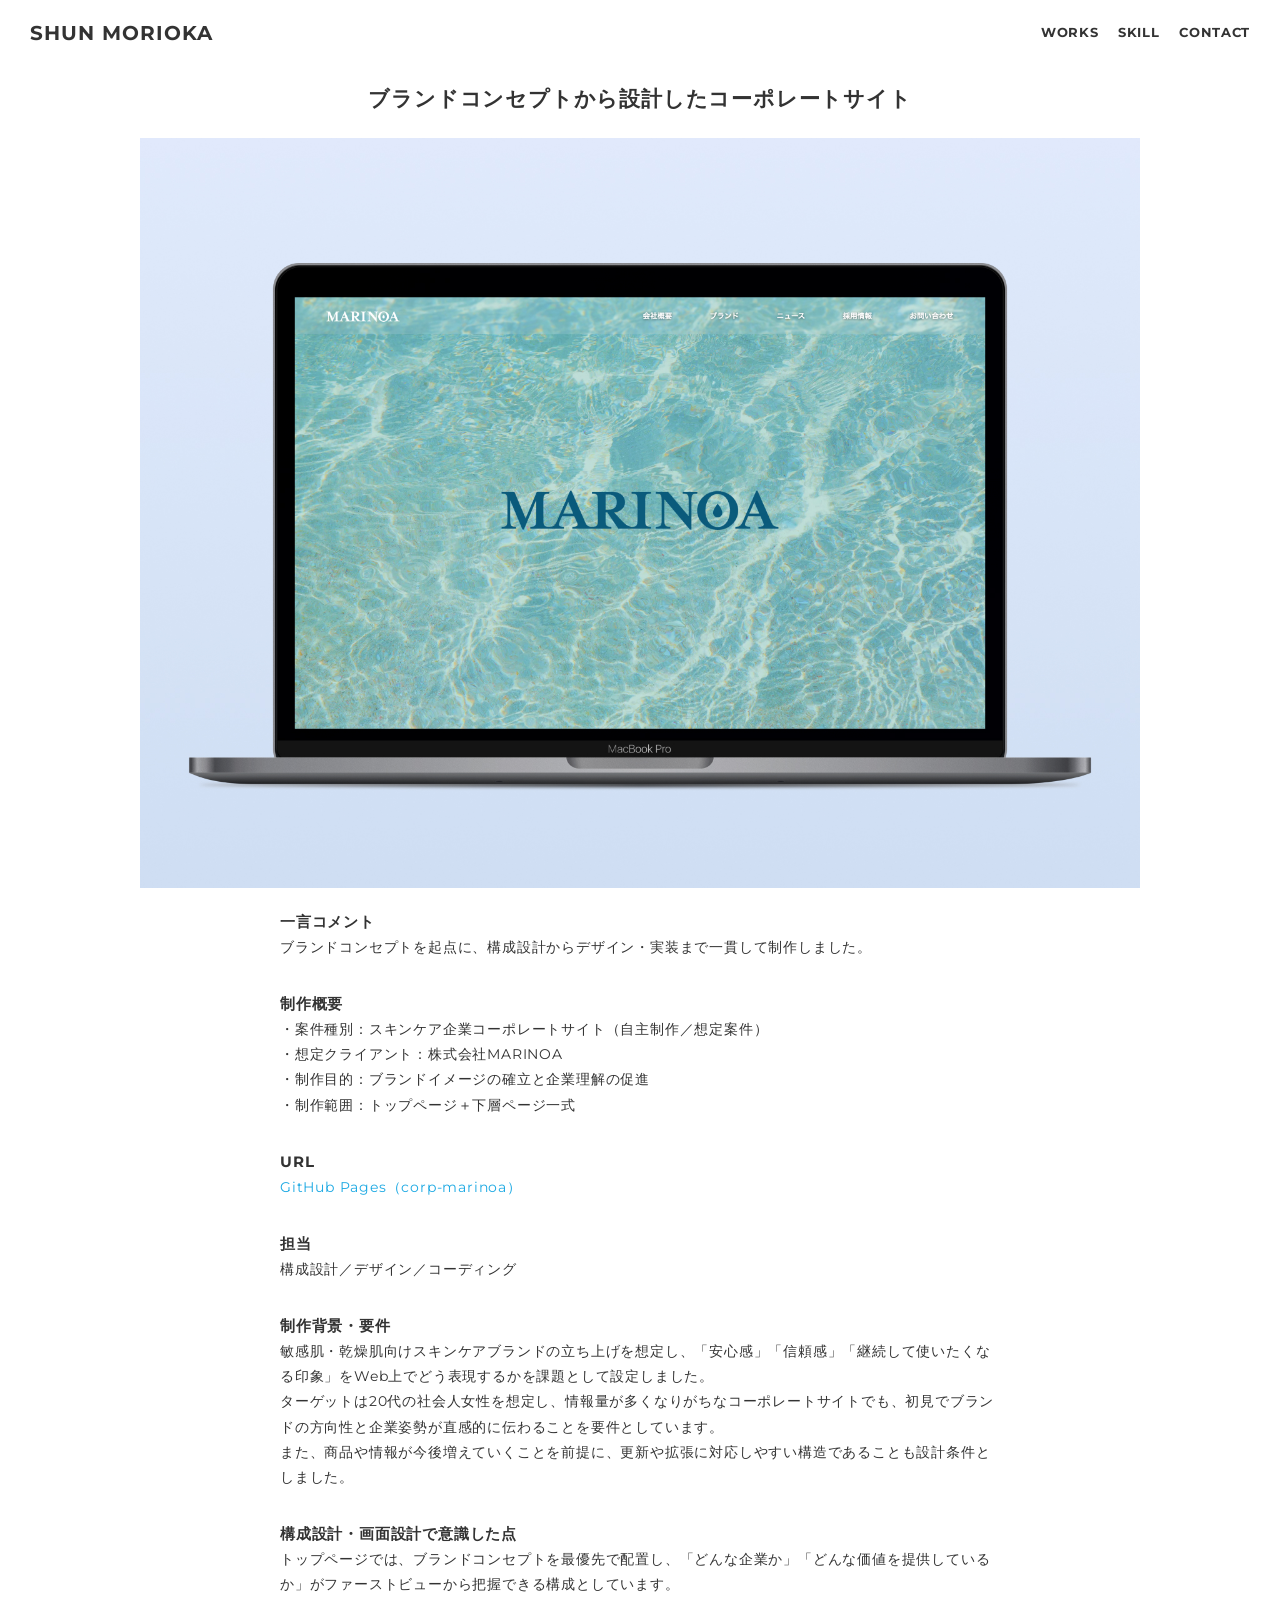
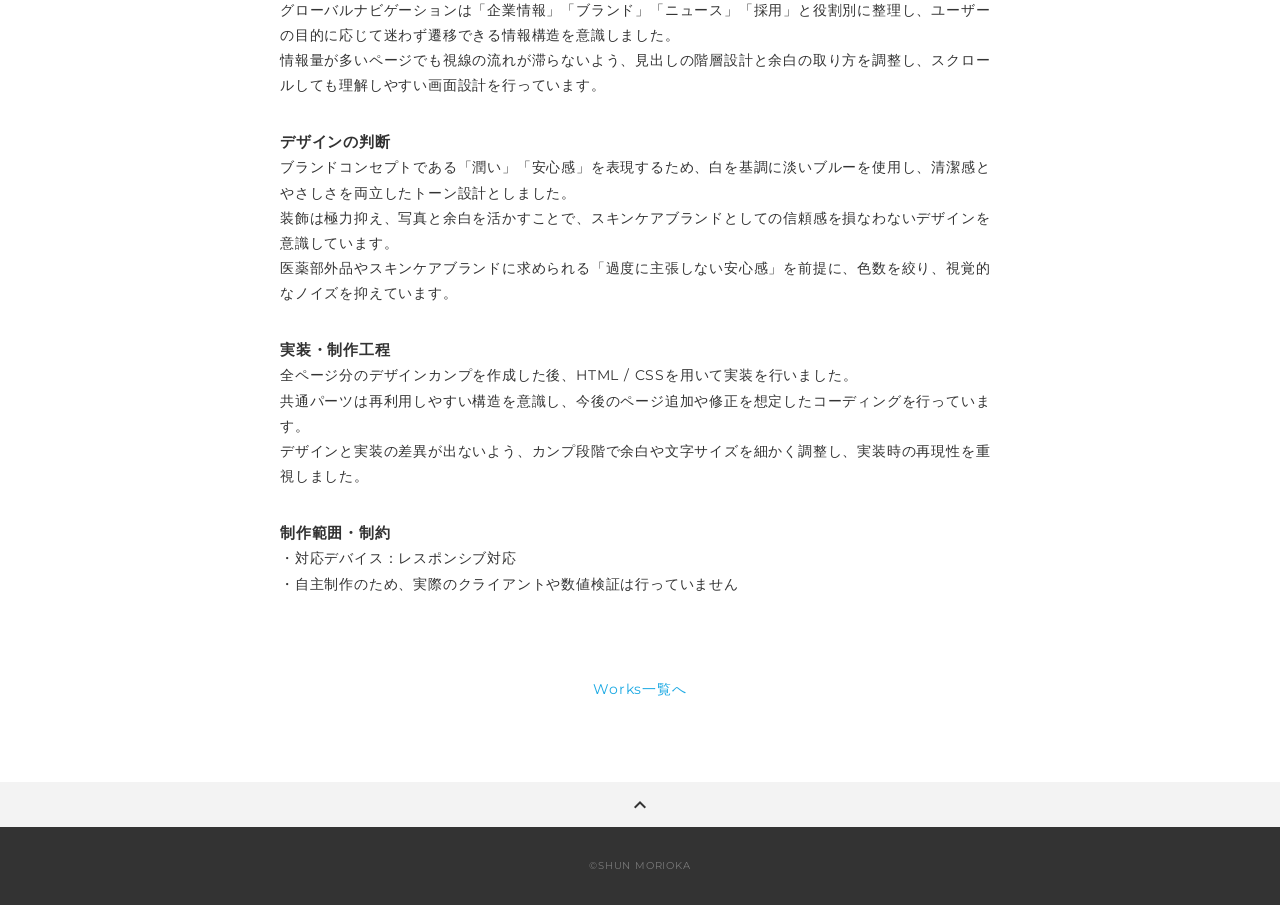
==== commit 4186a8d4: "マリノア：レスポンシブ対応済み記載" ====
--- a/works_01.html
+++ b/works_01.html
@@ -93,7 +93,7 @@
             </p>
             <h3 class="article-info-title">制作範囲・制約</h3>
             <p>
-              ・対応デバイス：PCのみ（構造設計と画面設計の検討を優先し、レスポンシブ対応は未実装）<br>
+              ・対応デバイス：レスポンシブ対応<br>
               ・自主制作のため、実際のクライアントや数値検証は行っていません<br>
             </p>
           </div>
--- a/css/style.css
+++ b/css/style.css
@@ -125,13 +125,13 @@
 .split-body {
   width: 50%;
   padding-right: 3%;
-  padding-left: 10%;
+  padding-left: 6%;
 }
 
 .split-img {
   width: 50%;
   height: 95vh;
-  background-image: url(../img/mv.jpg);
+  background: linear-gradient(to left , transparent 0% , transparent 80% , #fff 100%) , url(../img/portfolio-mv_pc.png);
   background-repeat: no-repeat;
   background-position: center center;
   background-size: cover;
@@ -215,6 +215,22 @@
   margin-bottom: 3px;
 }
 
+/*--------------------------------
+ Profile
+---------------------------------*/
+.profile-item {
+  display: flex;
+  justify-content: space-between;
+  align-items: center;
+  gap: 40px;
+
+}
+
+.profile-img {
+  width: 100px;
+  transform: scale(-1, 1);
+    flex-shrink: 0;
+}
 /*--------------------------------
  Contact
 ---------------------------------*/
@@ -360,7 +376,7 @@
     width: 100%;
     height: 67vh;
     margin-bottom: 20px;
-    background-image: url(../img/sp_mv.jpg);
+    background-image: url(../img/portfolio-mv_sp.png);
   }
 
   .split-title {
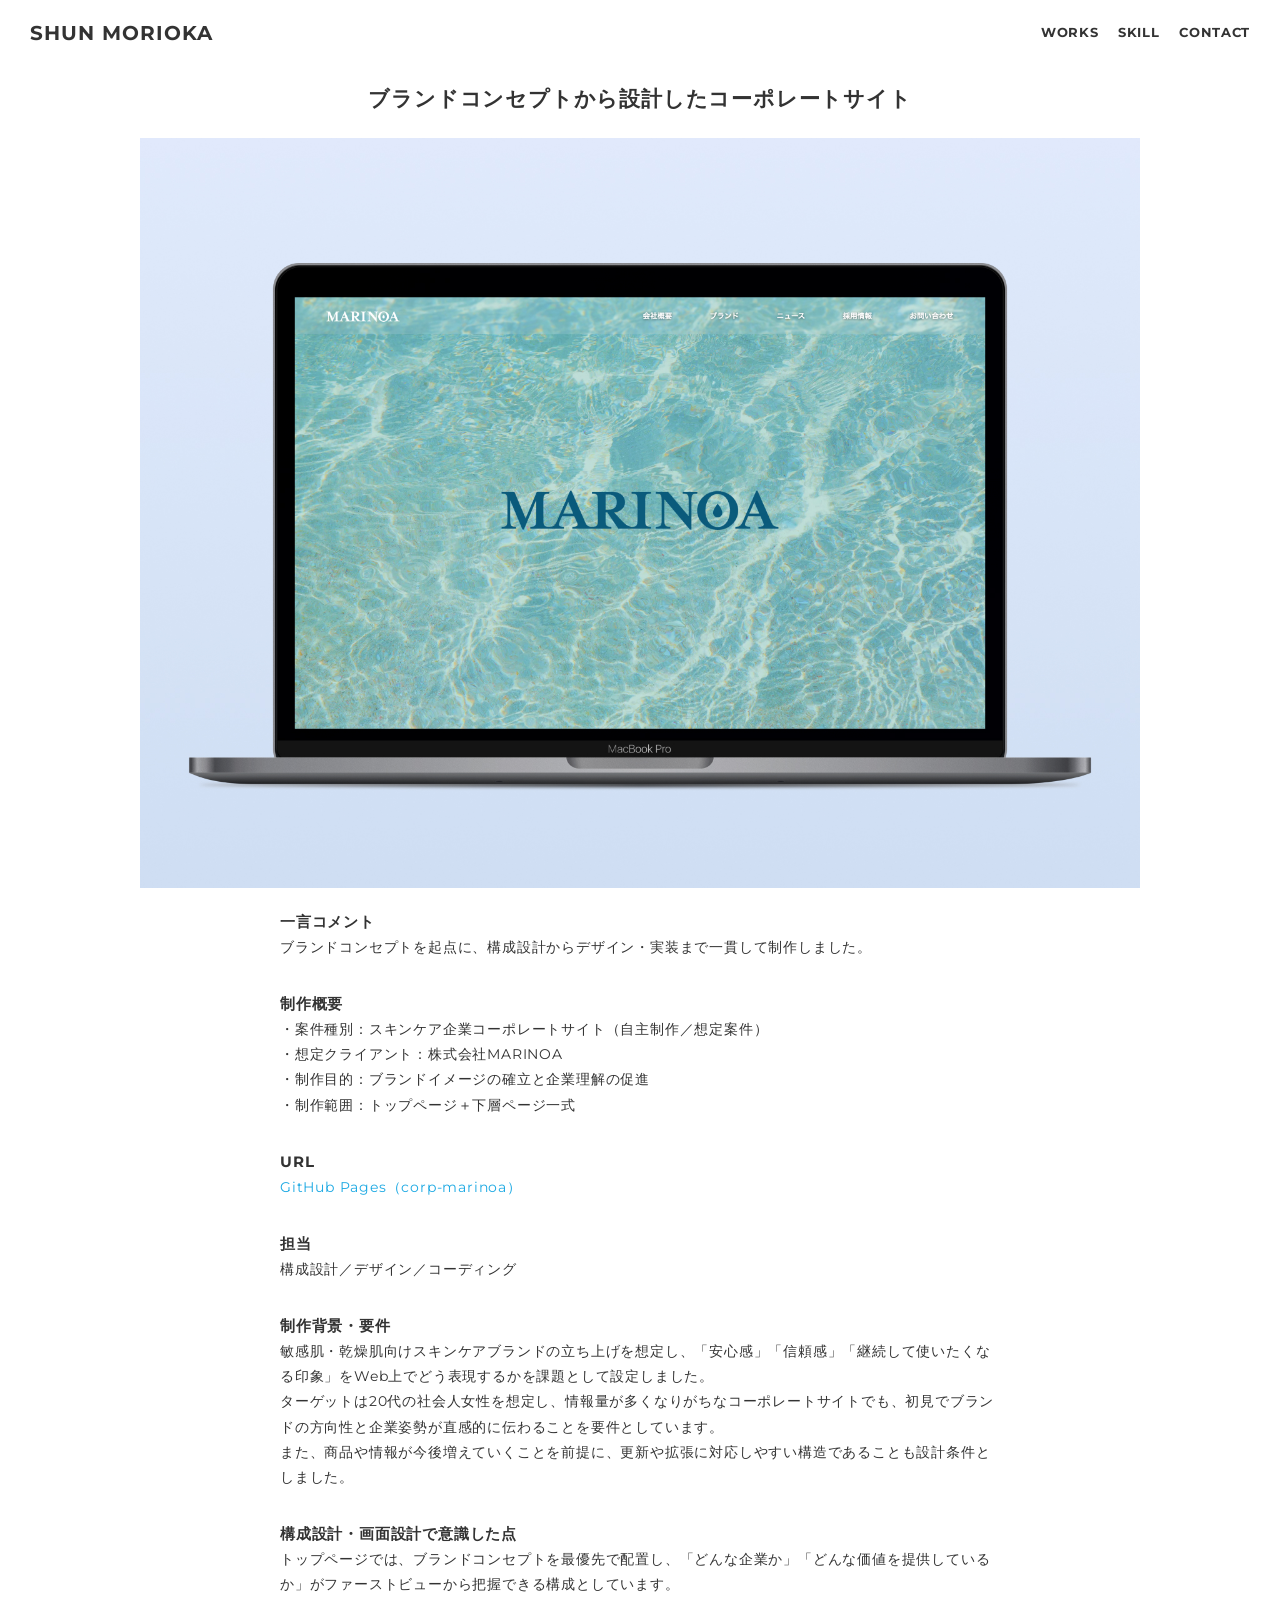
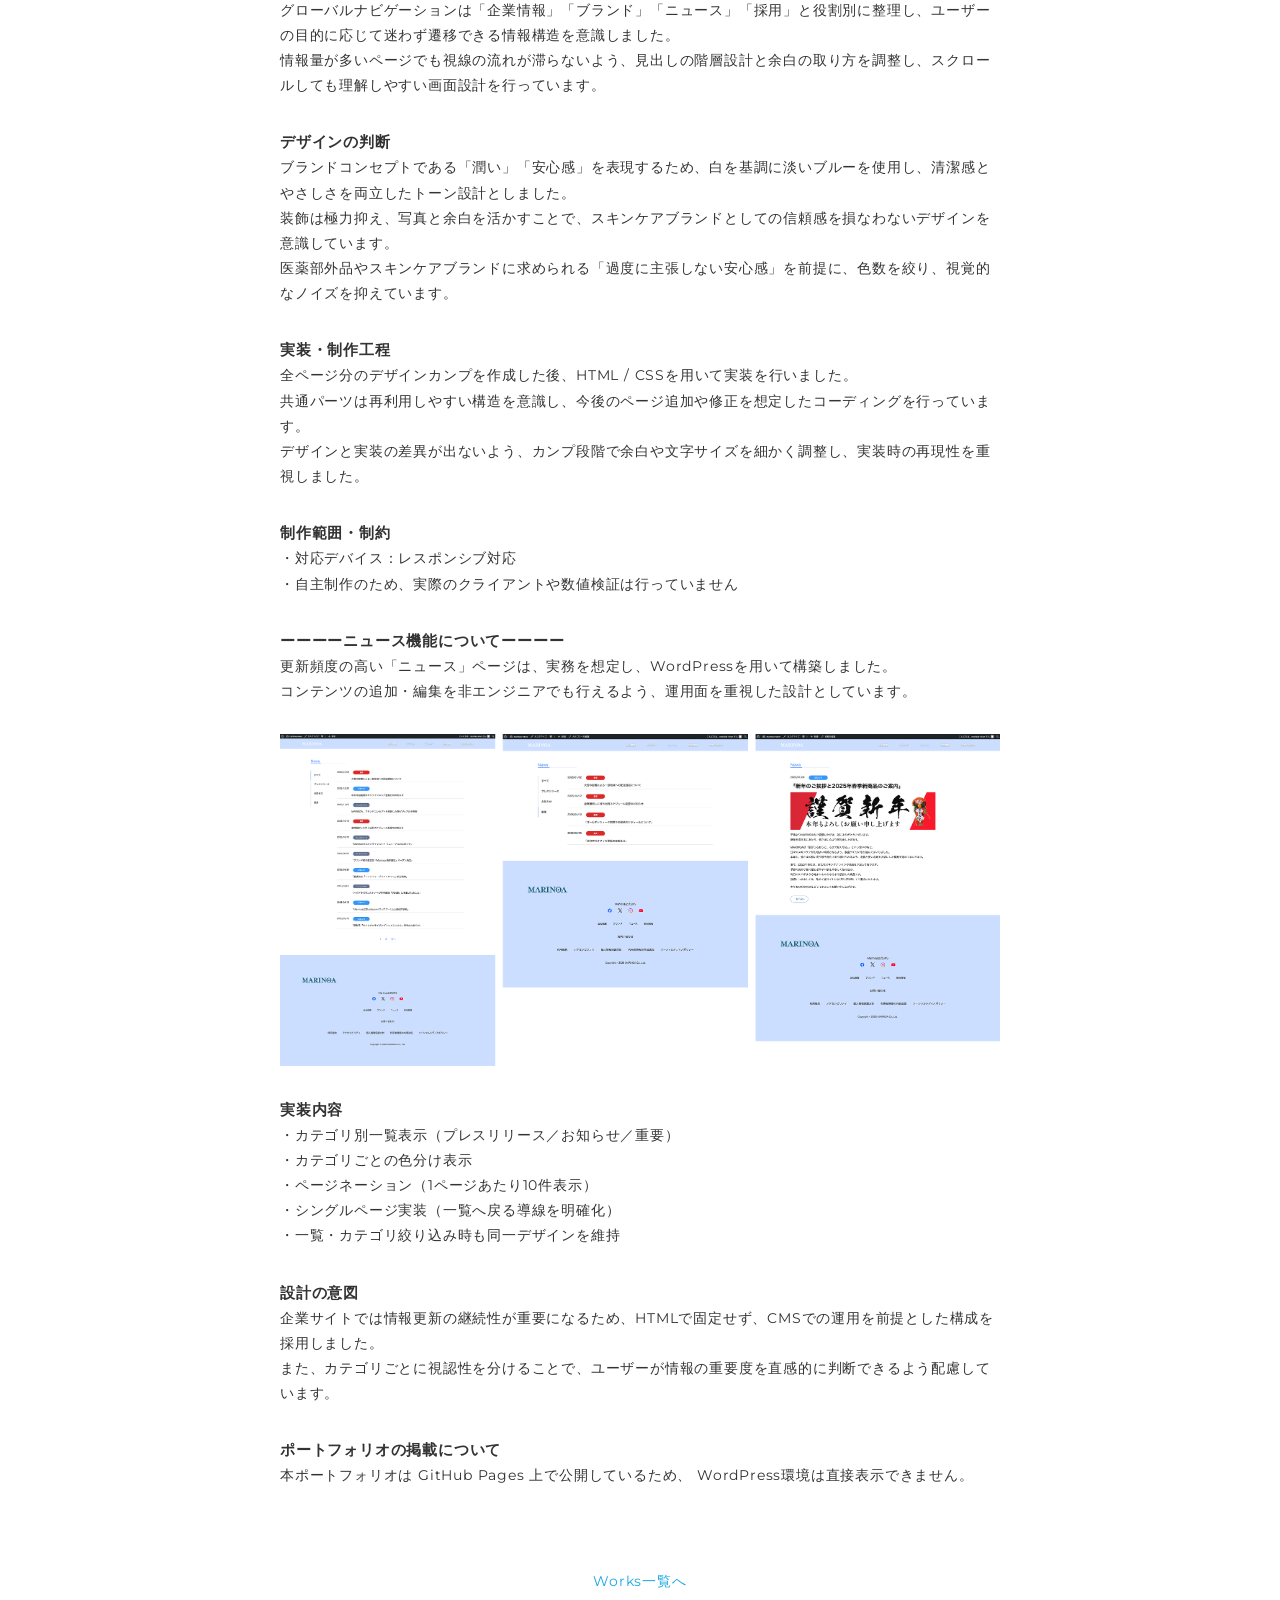
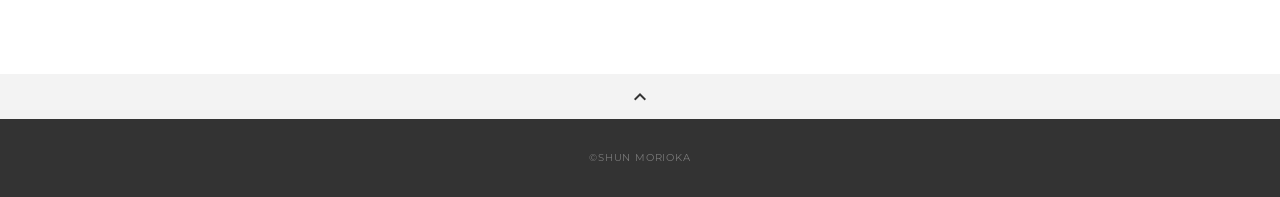
==== commit 2aa59cc7: "マリノア：ワードプレス内容追加" ====
--- a/works_01.html
+++ b/works_01.html
@@ -62,8 +62,8 @@
               ・制作範囲：トップページ＋下層ページ一式<br>
             </p>
             <h3 class="article-info-title">URL</h3>
-            <p><a href="https://shun-morioka.github.io/corp-marinoa/" target="_blank"
-                rel="noopener">GitHub Pages（corp-marinoa）</a></p>
+            <p><a href="https://shun-morioka.github.io/corp-marinoa/" target="_blank" rel="noopener">GitHub
+                Pages（corp-marinoa）</a></p>
             <h3 class="article-info-title">担当</h3>
             <p>構成設計／デザイン／コーディング</p>
             <h3 class="article-info-title">制作背景・要件</h3>
@@ -96,7 +96,38 @@
               ・対応デバイス：レスポンシブ対応<br>
               ・自主制作のため、実際のクライアントや数値検証は行っていません<br>
             </p>
+
+            <h3 class="article-info-title">ーーーーニュース機能についてーーーー</h3>
+            <p>
+              更新頻度の高い「ニュース」ページは、実務を想定し、WordPressを用いて構築しました。<br>
+              コンテンツの追加・編集を非エンジニアでも行えるよう、運用面を重視した設計としています。<br>
+            </p>
+            <img src="./img/Frame 3.png" alt="" 　class="article-info-image">
+
+            <h3 class="article-info-title">実装内容</h3>
+            <p>
+              ・カテゴリ別一覧表示（プレスリリース／お知らせ／重要）<br>
+              ・カテゴリごとの色分け表示<br>
+              ・ページネーション（1ページあたり10件表示）<br>
+              ・シングルページ実装（一覧へ戻る導線を明確化）<br>
+              ・一覧・カテゴリ絞り込み時も同一デザインを維持<br>
+            </p>
+            <h3 class="article-info-title">設計の意図</h3>
+            <p>
+              企業サイトでは情報更新の継続性が重要になるため、HTMLで固定せず、CMSでの運用を前提とした構成を採用しました。<br>
+
+              また、カテゴリごとに視認性を分けることで、ユーザーが情報の重要度を直感的に判断できるよう配慮しています。<br>
+            </p>
+
+            <h3 class="article-info-title">ポートフォリオの掲載について</h3>
+            <p>
+              本ポートフォリオは GitHub Pages 上で公開しているため、
+              WordPress環境は直接表示できません。
+            </p>
           </div>
+
+
+
           <div class="home-link">
             <a href="./#works">Works一覧へ</a>
           </div>
--- a/css/style.css
+++ b/css/style.css
@@ -418,3 +418,4 @@
     padding: 20px;
   }
 }
+
